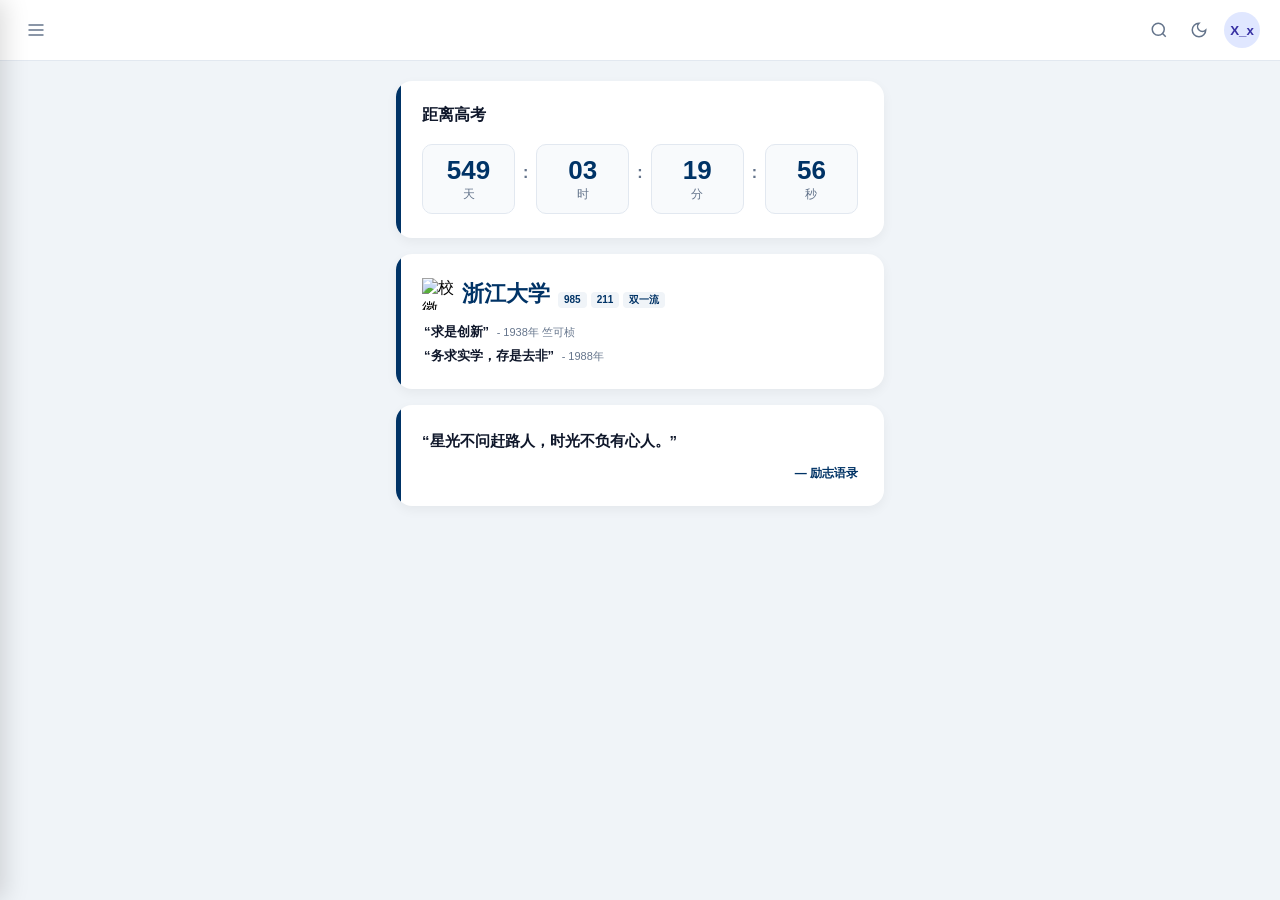
==== index.html @ 888b7fd8 "Add files via upload" ====
<!DOCTYPE html>
<html lang="zh-CN">
<head>
  <meta charset="UTF-8">
  <meta name="viewport" content="width=device-width, initial-scale=1.0">
  <title>ZyX</title>
  <link rel="stylesheet" href="style.css">
</head>
<body>

  <!-- 顶部导航栏 -->
  <header class="navbar">
    <button class="icon-btn" id="menuBtn" aria-label="菜单">
      <svg width="20" height="20" viewBox="0 0 24 24" fill="none" stroke="currentColor" stroke-width="2"><path d="M3 12h18M3 6h18M3 18h18"/></svg>
    </button>
    
    <div class="navbar-right">
      <button class="icon-btn" aria-label="搜索">
        <svg width="18" height="18" viewBox="0 0 24 24" fill="none" stroke="currentColor" stroke-width="2"><circle cx="11" cy="11" r="8"/><path d="m21 21-4.3-4.3"/></svg>
      </button>

      <button class="icon-btn" aria-label="切换主题">
        <svg width="18" height="18" viewBox="0 0 24 24" fill="none" stroke="currentColor" stroke-width="2"><path d="M12 3a6 6 0 0 0 9 9 9 9 0 1 1-9-9Z"/></svg>
      </button>
      
      <button class="user-avatar-btn">
        <span class="avatar">X_x</span>
      </button>
    </div>
  </header>

  <!-- main-container -->
  <main class="container">

    <div id="view-overall">

      <!-- 1. 计时卡片 -->
      <section class="countdown-section">
        <div class="card countdown-card">
          <div class="card-header">
            <div class="card-title">
              <h3>距离高考</h3>
            </div>
          </div>
          
          <div class="countdown-timer">
            <div class="time-box">
              <span class="number" id="days">000</span>
              <span class="unit">天</span>
            </div>
            <span class="colon">:</span>
            <div class="time-box">
              <span class="number" id="hours">00</span>
              <span class="unit">时</span>
            </div>
            <span class="colon">:</span>
            <div class="time-box">
              <span class="number" id="minutes">00</span>
              <span class="unit">分</span>
            </div>
            <span class="colon">:</span>
            <div class="time-box">
              <span class="number" id="seconds">00</span>
              <span class="unit">秒</span>
            </div>
          </div>
        </div>
      </section>

      <!-- 2. 目标卡片（已修复 DOM 闭合） -->
      <section class="target-university-section">
        <div class="card university-card">
          <div class="card-header">
            <div class="uni-title-box">
              <img src="https://ghfast.top/https://raw.githubusercontent.com/shanqla5c/Score-Analysis/refs/heads/main/assets/zju.png" alt="校徽" class="uni-logo">
              <h3 class="uni-name">浙江大学</h3>
              <div class="uni-tags">
                <span class="tag-zju">985</span>
                <span class="tag-zju">211</span>
                <span class="tag-zju">双一流</span>
              </div>
            </div>
          </div>

          <!-- 校训 -->
          <div class="uni-motto-box">
            <p class="uni-motto">“求是创新” <span class="motto-sub">- 1938年 竺可桢</span></p>
            <p class="uni-motto">“务求实学，存是去非” <span class="motto-sub">- 1988年</span></p>
          </div>
        </div>
      </section>

      <!-- 3. 一言卡片 -->
      <section class="daily-quote-section">
        <div class="card quote-card">
          <p class="quote-content" id="quote-content">加载中...</p>
          <p class="quote-author" id="quote-author">—</p>
        </div>
      </section>
    </div>

    <!-- 2. iframe -->
    <iframe id="content-frame" src="" style="display: none; width: 100%; border: none; min-height: 500px; background: transparent;"></iframe>

  </main>

  <!-- 菜单栏面板 -->
  <div class="menu-overlay" id="menuOverlay"></div>
  
  <aside class="sidebar-drawer" id="sidebarDrawer">
    <div class="drawer-header">
      <div class="drawer-title">
        <p class="drawer-username">X_x Dashboard</p>
      </div>
      <button class="icon-btn" id="closeMenuBtn" aria-label="关闭菜单">
        <svg width="20" height="20" viewBox="0 0 24 24" fill="none" stroke="currentColor" stroke-width="2"><path d="M18 6 6 18M6 6l12 12"/></svg>
      </button>
    </div>

    <nav class="drawer-nav">

      <a href="#" class="nav-item active">
        <svg class="nav-icon" width="18" height="18" viewBox="0 0 24 24" fill="none" stroke="currentColor" stroke-width="2" stroke-linecap="round" stroke-linejoin="round">
          <rect x="3" y="3" width="7" height="9" rx="1"></rect>
          <rect x="14" y="3" width="7" height="5" rx="1"></rect>
          <rect x="14" y="12" width="7" height="9" rx="1"></rect>
          <rect x="3" y="16" width="7" height="5" rx="1"></rect>
        </svg>
        <span>Dashboard</span>
      </a>

      <!-- 综合成绩（移除了多余的 active） -->
      <a href="#" class="nav-item">
        <svg class="nav-icon" width="18" height="18" viewBox="0 0 24 24" fill="none" stroke="currentColor" stroke-width="2" stroke-linecap="round" stroke-linejoin="round">
          <line x1="18" y1="20" x2="18" y2="10"></line>
          <line x1="12" y1="20" x2="12" y2="4"></line>
          <line x1="6" y1="20" x2="6" y2="14"></line>
        </svg>
        <span>Overall score</span>
      </a>

      <!-- 语文 -->
      <a href="#" class="nav-item">
        <svg class="nav-icon" width="18" height="18" viewBox="0 0 24 24" fill="none" stroke="currentColor" stroke-width="2" stroke-linecap="round" stroke-linejoin="round">
          <path d="M4 19.5A2.5 2.5 0 0 1 6.5 17H20"></path>
          <path d="M6.5 2H20v20H6.5A2.5 2.5 0 0 1 4 19.5v-15A2.5 2.5 0 0 1 6.5 2z"></path>
        </svg>
        <span>Chinese</span>
      </a>

      <!-- 数学 -->
      <a href="#" class="nav-item">
        <svg class="nav-icon" width="18" height="18" viewBox="0 0 24 24" fill="none" stroke="currentColor" stroke-width="2" stroke-linecap="round" stroke-linejoin="round">
          <path d="M4 19L19 4"></path>
          <circle cx="7" cy="7" r="2"></circle>
          <circle cx="17" cy="17" r="2"></circle>
        </svg>
        <span>Math</span>
      </a>

      <!-- 英语 -->
      <a href="#" class="nav-item">
        <svg class="nav-icon" width="18" height="18" viewBox="0 0 24 24" fill="none" stroke="currentColor" stroke-width="2" stroke-linecap="round" stroke-linejoin="round">
          <path d="m5 8 6 6"></path>
          <path d="m4 14 6-6 2-3"></path>
          <path d="M2 5h12"></path>
          <path d="M7 2h1"></path>
          <path d="m22 22-5-10-5 10"></path>
          <path d="M14 18h6"></path>
        </svg>
        <span>English</span>
      </a>

      <!-- 物理 -->
      <a href="#" class="nav-item">
        <svg class="nav-icon" width="18" height="18" viewBox="0 0 24 24" fill="none" stroke="currentColor" stroke-width="2" stroke-linecap="round" stroke-linejoin="round">
          <polygon points="13 2 3 14 12 14 11 22 21 10 12 10 13 2"></polygon>
        </svg>
        <span>Physics</span>
      </a>

      <!-- 化学 -->
      <a href="#" class="nav-item">
        <svg class="nav-icon" width="18" height="18" viewBox="0 0 24 24" fill="none" stroke="currentColor" stroke-width="2" stroke-linecap="round" stroke-linejoin="round">
          <path d="M10 2v7.527a2 2 0 0 1-.211.896L4.72 20.55A2 2 0 0 0 6.508 23.5h10.984a2 2 0 0 0 1.788-2.95L14.21 10.423a2 2 0 0 1-.21-.896V2"></path>
          <path d="M8.5 2h7"></path>
          <path d="M7 16h10"></path>
        </svg>
        <span>Chemical</span>
      </a>

      <!-- 政治 -->
      <a href="#" class="nav-item">
        <svg class="nav-icon" width="18" height="18" viewBox="0 0 24 24" fill="none" stroke="currentColor" stroke-width="2" stroke-linecap="round" stroke-linejoin="round">
          <line x1="3" y1="21" x2="21" y2="21"></line>
          <line x1="6" y1="18" x2="6" y2="11"></line>
          <line x1="10" y1="18" x2="10" y2="11"></line>
          <line x1="14" y1="18" x2="14" y2="11"></line>
          <line x1="18" y1="18" x2="18" y2="11"></line>
          <polygon points="12 3 2 9 22 9 12 3"></polygon>
        </svg>
        <span>Politics</span>
      </a>

      <!-- 历史 -->
      <a href="#" class="nav-item">
        <svg class="nav-icon" width="18" height="18" viewBox="0 0 24 24" fill="none" stroke="currentColor" stroke-width="2" stroke-linecap="round" stroke-linejoin="round">
          <circle cx="12" cy="12" r="10"></circle>
          <polyline points="12 6 12 12 16 14"></polyline>
        </svg>
        <span>History</span>
      </a>

      <!-- 生物 -->
      <a href="#" class="nav-item">
        <svg class="nav-icon" width="18" height="18" viewBox="0 0 24 24" fill="none" stroke="currentColor" stroke-width="2" stroke-linecap="round" stroke-linejoin="round">
          <path d="M2 22C2 12 10 2 22 2"></path>
          <path d="M12 12C12 7 17 2 22 2"></path>
          <path d="M2 22C7 22 12 17 12 12"></path>
        </svg>
        <span>Biology</span>
      </a>

      <!-- 地理 -->
      <a href="#" class="nav-item">
        <svg class="nav-icon" width="18" height="18" viewBox="0 0 24 24" fill="none" stroke="currentColor" stroke-width="2" stroke-linecap="round" stroke-linejoin="round">
          <circle cx="12" cy="12" r="10"></circle>
          <line x1="2" y1="12" x2="22" y2="12"></line>
          <path d="M12 2a15.3 15.3 0 0 1 4 10 15.3 15.3 0 0 1-4 10 15.3 15.3 0 0 1-4-10 15.3 15.3 0 0 1 4-10z"></path>
        </svg>
        <span>Geography</span>
      </a>
    </nav>
  </aside>

  <script src="app.js"></script>
</body>
</html>
---- style.css ----
/* ===== 1. 全局变量定义 ===== */
:root {
  --bg-color: #f8fafc;
  --card-bg: #ffffff;
  --text-main: #0f172a;
  --text-muted: #64748b;
  --border-color: #e2e8f0;
  --shadow-sm: 0 4px 12px rgba(0, 0, 0, 0.05);
  --radius-lg: 16px;
  --radius-md: 10px;
  --zju-blue: #003366;
  --zju-tag-bg: #f0f4f8;
}

/* ===== 2. 通用重置 ===== */
html, body {
  background-color: #f0f4f8 !important;
  margin: 0;
  padding: 0;
  width: 100%;
  min-height: 100vh;
  font-family: -apple-system, BlinkMacSystemFont, "Segoe UI", Roboto, sans-serif;
}

* {
  box-sizing: border-box;
  margin: 0;
  padding: 0;
}

img {
  max-width: 100%;
  height: auto;
}

/* ===== 3. 顶部导航栏 ===== */
.navbar {
  display: flex;
  justify-content: space-between;
  align-items: center;
  padding: 12px 20px;
  background: var(--card-bg);
  border-bottom: 1px solid var(--border-color);
  position: sticky;
  top: 0;
  z-index: 100;
}

.navbar-right {
  display: flex;
  align-items: center;
  gap: 10px;
}

.icon-btn, .user-avatar-btn {
  background: transparent;
  border: none;
  border-radius: var(--radius-md);
  padding: 6px;
  cursor: pointer;
  display: flex;
  align-items: center;
  justify-content: center;
  color: var(--text-muted);
}

.user-avatar-btn {
  background-color: #e0e7ff;
  color: #3730a3;
  font-weight: 600;
  border-radius: 50%;
  width: 36px;
  height: 36px;
}

/* ===== 4. 主容器与视图管理 ===== */
.container {
  max-width: 520px;
  margin: 20px auto 0;
  padding: 0 16px 20px;
  display: flex;
  flex-direction: column;
  gap: 20px;
  background: transparent !important;
}

#view-overall {
  display: flex;
  flex-direction: column;
  gap: 16px;
  width: 100%;
}

/* 页面视图切换动画 */
.page-view {
  animation: fadeIn 0.25s ease-in-out;
}

@keyframes fadeIn {
  from {
    opacity: 0;
    transform: translateY(6px);
  }
  to {
    opacity: 1;
    transform: translateY(0);
  }
}

/* ===== 5. 核心卡片基础样式 ===== */
.card {
  background: var(--card-bg);
  border-radius: var(--radius-lg);
  padding: 24px 26px;
  box-shadow: var(--shadow-sm);
  position: relative;
  overflow: hidden;
}

/* 左侧求是蓝高亮条 */
.card::before {
  content: "";
  position: absolute;
  top: 0;
  left: 0;
  width: 5px;
  height: 100%;
  background-color: var(--zju-blue);
  border-top-left-radius: var(--radius-lg);
  border-bottom-left-radius: var(--radius-lg);
}

/* ===== 6. 倒计时卡片细节 ===== */
.card-header {
  display: flex;
  justify-content: space-between;
  align-items: center;
  margin-top: 0px;
  margin-bottom: 18px;
}

.card-title {
  display: flex;
  align-items: center;
  gap: 8px;
}

.card-title h3 {
  font-size: 16px;
  font-weight: 700;
  color: var(--text-main);
}

.countdown-timer {
  display: flex;
  justify-content: space-between;
  align-items: center;
  gap: 8px;
}

.time-box {
  display: flex;
  flex-direction: column;
  align-items: center;
  flex: 1;
  background: #f8fafc;
  border: 1px solid var(--border-color);
  border-radius: var(--radius-md);
  padding: 10px 6px;
}

.time-box .number {
  font-size: 26px;
  font-weight: 800;
  color: var(--zju-blue);
  font-variant-numeric: tabular-nums;
}

.time-box .unit {
  font-size: 12px;
  color: var(--text-muted);
}

.colon {
  font-weight: 700;
  color: var(--text-muted);
  margin-top: -12px;
}

/* ===== 7. 目标卡片样式 ===== */
.university-card .card-header {
  display: flex;
  margin-bottom: 14px;
}

.uni-title-box {
  display: flex;
  align-items: center; 
  gap: 8px;
}

.uni-name {
  font-size: 22px;
  font-weight: 800;
  color: var(--zju-blue);
  line-height: 1;
}

.uni-logo,
.uni-logo-inline {
  width: 32px !important;
  height: 32px !important;
  object-fit: contain;
  flex-shrink: 0;
}

.uni-tags {
  display: flex;
  gap: 4px;
  align-self: flex-end;
  margin-bottom: 2px;
}

.tag-zju {
  font-size: 10px;
  font-weight: 600;
  color: var(--zju-blue);
  background-color: var(--zju-tag-bg);
  padding: 2px 6px;
  border-radius: 4px;
  line-height: 1.2;
}

.uni-motto-box {
  display: flex;
  flex-direction: column;
  gap: 7px;
  padding-left: 2px;
}

.uni-motto {
  font-size: 13px;
  font-weight: 700;
  color: var(--text-main);
  line-height: 1.3;
}

.motto-sub {
  font-size: 11px;
  font-weight: 400;
  color: var(--text-muted);
  margin-left: 4px;
}

/* ===== 8. 每日一言卡片细节 ===== */
.quote-content {
  font-size: 15px;
  font-weight: 600;
  color: var(--text-main);
  line-height: 1.6;
  margin-bottom: 12px;
}

.quote-author {
  font-size: 12px;
  color: var(--zju-blue);
  font-weight: 600;
  text-align: right;
}

/* ===== 9. 侧边抽屉菜单样式 ===== */
.menu-overlay {
  position: fixed;
  top: 0;
  left: 0;
  width: 100vw;
  height: 100vh;
  background: rgba(15, 23, 42, 0.4);
  backdrop-filter: blur(2px);
  z-index: 200;
  opacity: 0;
  pointer-events: none;
  transition: opacity 0.3s ease;
}

.menu-overlay.active {
  opacity: 1;
  pointer-events: auto;
}

.sidebar-drawer {
  position: fixed;
  top: 0;
  left: 0;
  width: 280px;
  height: 100vh;
  background: var(--card-bg);
  z-index: 201;
  box-shadow: 4px 0 24px rgba(0, 0, 0, 0.15);
  transform: translateX(-100%);
  transition: transform 0.3s cubic-bezier(0.4, 0, 0.2, 1);
  padding: 20px;
  display: flex;
  flex-direction: column;
}

.sidebar-drawer.open {
  transform: translateX(0);
}

.drawer-header {
  display: flex;
  justify-content: space-between;
  align-items: center;
  padding-bottom: 20px;
  border-bottom: 1px solid var(--border-color);
  margin-bottom: 16px;
  flex-shrink: 0;
}

.drawer-username {
  font-size: 15px;
  font-weight: 700;
  color: var(--text-main);
}

.drawer-nav {
  display: flex;
  flex-direction: column;
  gap: 6px;
  overflow-y: auto;
  padding-right: 4px;
}

.nav-item {
  display: flex;
  align-items: center;
  gap: 12px;
  padding: 12px 14px;
  border-radius: var(--radius-md);
  text-decoration: none;
  color: var(--text-main);
  font-size: 14px;
  font-weight: 600;
  transition: background-color 0.2s ease, color 0.2s ease;
}

.nav-item:hover, .nav-item.active {
  background-color: var(--zju-tag-bg);
  color: var(--zju-blue);
}

.nav-icon {
  flex-shrink: 0;
}
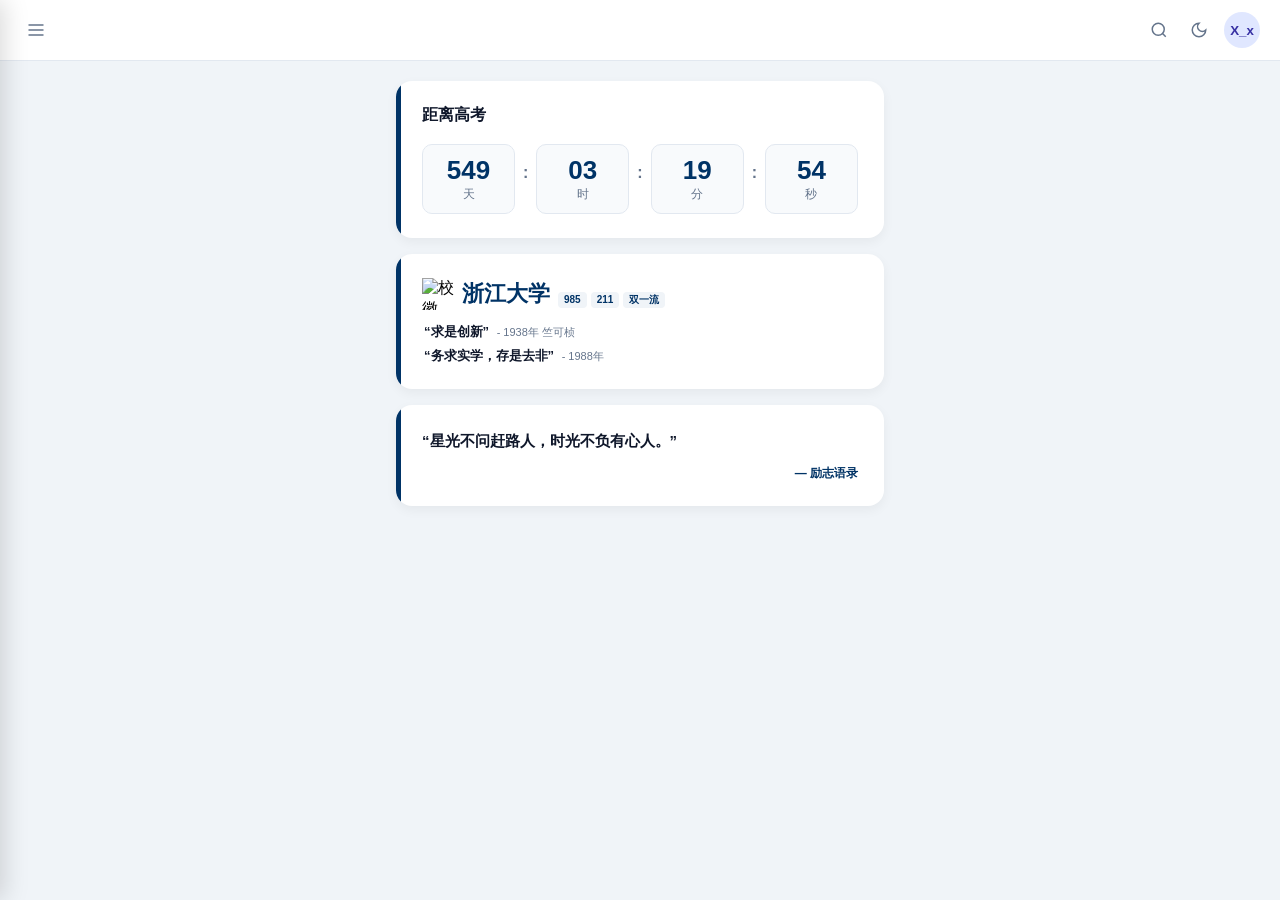
==== commit 31bb4c2f: "Update index.html" ====
--- a/index.html
+++ b/index.html
@@ -72,7 +72,7 @@
         <div class="card university-card">
           <div class="card-header">
             <div class="uni-title-box">
-              <img src="https://ghfast.top/https://raw.githubusercontent.com/shanqla5c/Score-Analysis/refs/heads/main/assets/zju.png" alt="校徽" class="uni-logo">
+              <img src="https://ghfast.top/https://raw.githubusercontent.com/xx-pages/analytics/refs/heads/main/assets/zju.png" alt="校徽" class="uni-logo">
               <h3 class="uni-name">浙江大学</h3>
               <div class="uni-tags">
                 <span class="tag-zju">985</span>
@@ -235,4 +235,4 @@
 
   <script src="app.js"></script>
 </body>
-</html>+</html>
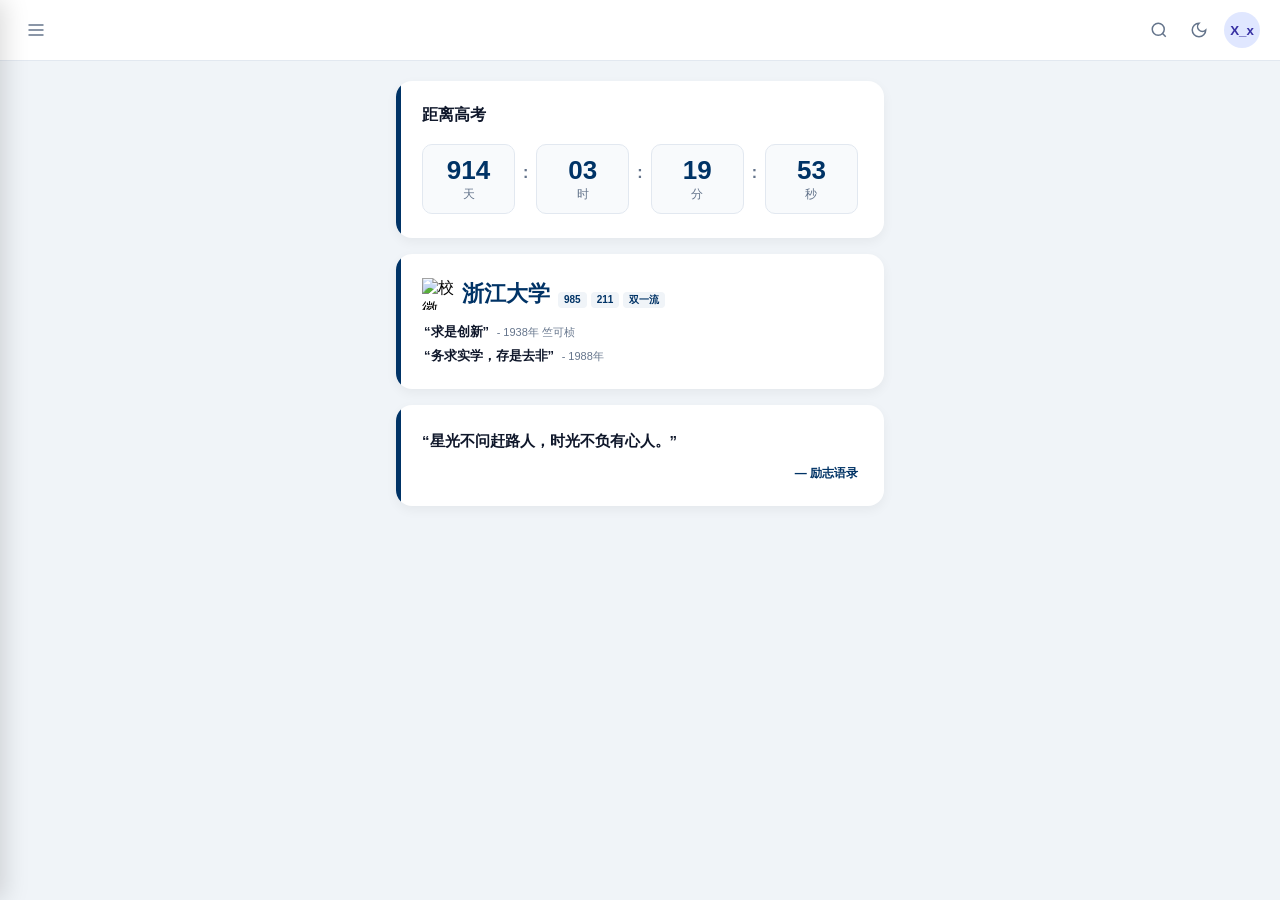
==== commit 96625df6: "Update index.html" ====
--- a/index.html
+++ b/index.html
@@ -67,7 +67,7 @@
         </div>
       </section>
 
-      <!-- 2. 目标卡片（已修复 DOM 闭合） -->
+      <!-- 2. 目标卡片 -->
       <section class="target-university-section">
         <div class="card university-card">
           <div class="card-header">
@@ -126,17 +126,17 @@
           <rect x="14" y="12" width="7" height="9" rx="1"></rect>
           <rect x="3" y="16" width="7" height="5" rx="1"></rect>
         </svg>
-        <span>Dashboard</span>
-      </a>
-
-      <!-- 综合成绩（移除了多余的 active） -->
+        <span>主页</span>
+      </a>
+
+      <!-- 综合成绩 -->
       <a href="#" class="nav-item">
         <svg class="nav-icon" width="18" height="18" viewBox="0 0 24 24" fill="none" stroke="currentColor" stroke-width="2" stroke-linecap="round" stroke-linejoin="round">
           <line x1="18" y1="20" x2="18" y2="10"></line>
           <line x1="12" y1="20" x2="12" y2="4"></line>
           <line x1="6" y1="20" x2="6" y2="14"></line>
         </svg>
-        <span>Overall score</span>
+        <span>总分</span>
       </a>
 
       <!-- 语文 -->
@@ -145,7 +145,7 @@
           <path d="M4 19.5A2.5 2.5 0 0 1 6.5 17H20"></path>
           <path d="M6.5 2H20v20H6.5A2.5 2.5 0 0 1 4 19.5v-15A2.5 2.5 0 0 1 6.5 2z"></path>
         </svg>
-        <span>Chinese</span>
+        <span>语文</span>
       </a>
 
       <!-- 数学 -->
@@ -155,7 +155,7 @@
           <circle cx="7" cy="7" r="2"></circle>
           <circle cx="17" cy="17" r="2"></circle>
         </svg>
-        <span>Math</span>
+        <span>数学</span>
       </a>
 
       <!-- 英语 -->
@@ -168,7 +168,7 @@
           <path d="m22 22-5-10-5 10"></path>
           <path d="M14 18h6"></path>
         </svg>
-        <span>English</span>
+        <span>英语</span>
       </a>
 
       <!-- 物理 -->
@@ -176,7 +176,7 @@
         <svg class="nav-icon" width="18" height="18" viewBox="0 0 24 24" fill="none" stroke="currentColor" stroke-width="2" stroke-linecap="round" stroke-linejoin="round">
           <polygon points="13 2 3 14 12 14 11 22 21 10 12 10 13 2"></polygon>
         </svg>
-        <span>Physics</span>
+        <span>物理</span>
       </a>
 
       <!-- 化学 -->
@@ -186,7 +186,7 @@
           <path d="M8.5 2h7"></path>
           <path d="M7 16h10"></path>
         </svg>
-        <span>Chemical</span>
+        <span>化学</span>
       </a>
 
       <!-- 政治 -->
@@ -199,7 +199,7 @@
           <line x1="18" y1="18" x2="18" y2="11"></line>
           <polygon points="12 3 2 9 22 9 12 3"></polygon>
         </svg>
-        <span>Politics</span>
+        <span>政治</span>
       </a>
 
       <!-- 历史 -->
@@ -208,7 +208,7 @@
           <circle cx="12" cy="12" r="10"></circle>
           <polyline points="12 6 12 12 16 14"></polyline>
         </svg>
-        <span>History</span>
+        <span>历史</span>
       </a>
 
       <!-- 生物 -->
@@ -218,7 +218,7 @@
           <path d="M12 12C12 7 17 2 22 2"></path>
           <path d="M2 22C7 22 12 17 12 12"></path>
         </svg>
-        <span>Biology</span>
+        <span>生物</span>
       </a>
 
       <!-- 地理 -->
@@ -228,7 +228,7 @@
           <line x1="2" y1="12" x2="22" y2="12"></line>
           <path d="M12 2a15.3 15.3 0 0 1 4 10 15.3 15.3 0 0 1-4 10 15.3 15.3 0 0 1-4-10 15.3 15.3 0 0 1 4-10z"></path>
         </svg>
-        <span>Geography</span>
+        <span>地理</span>
       </a>
     </nav>
   </aside>
